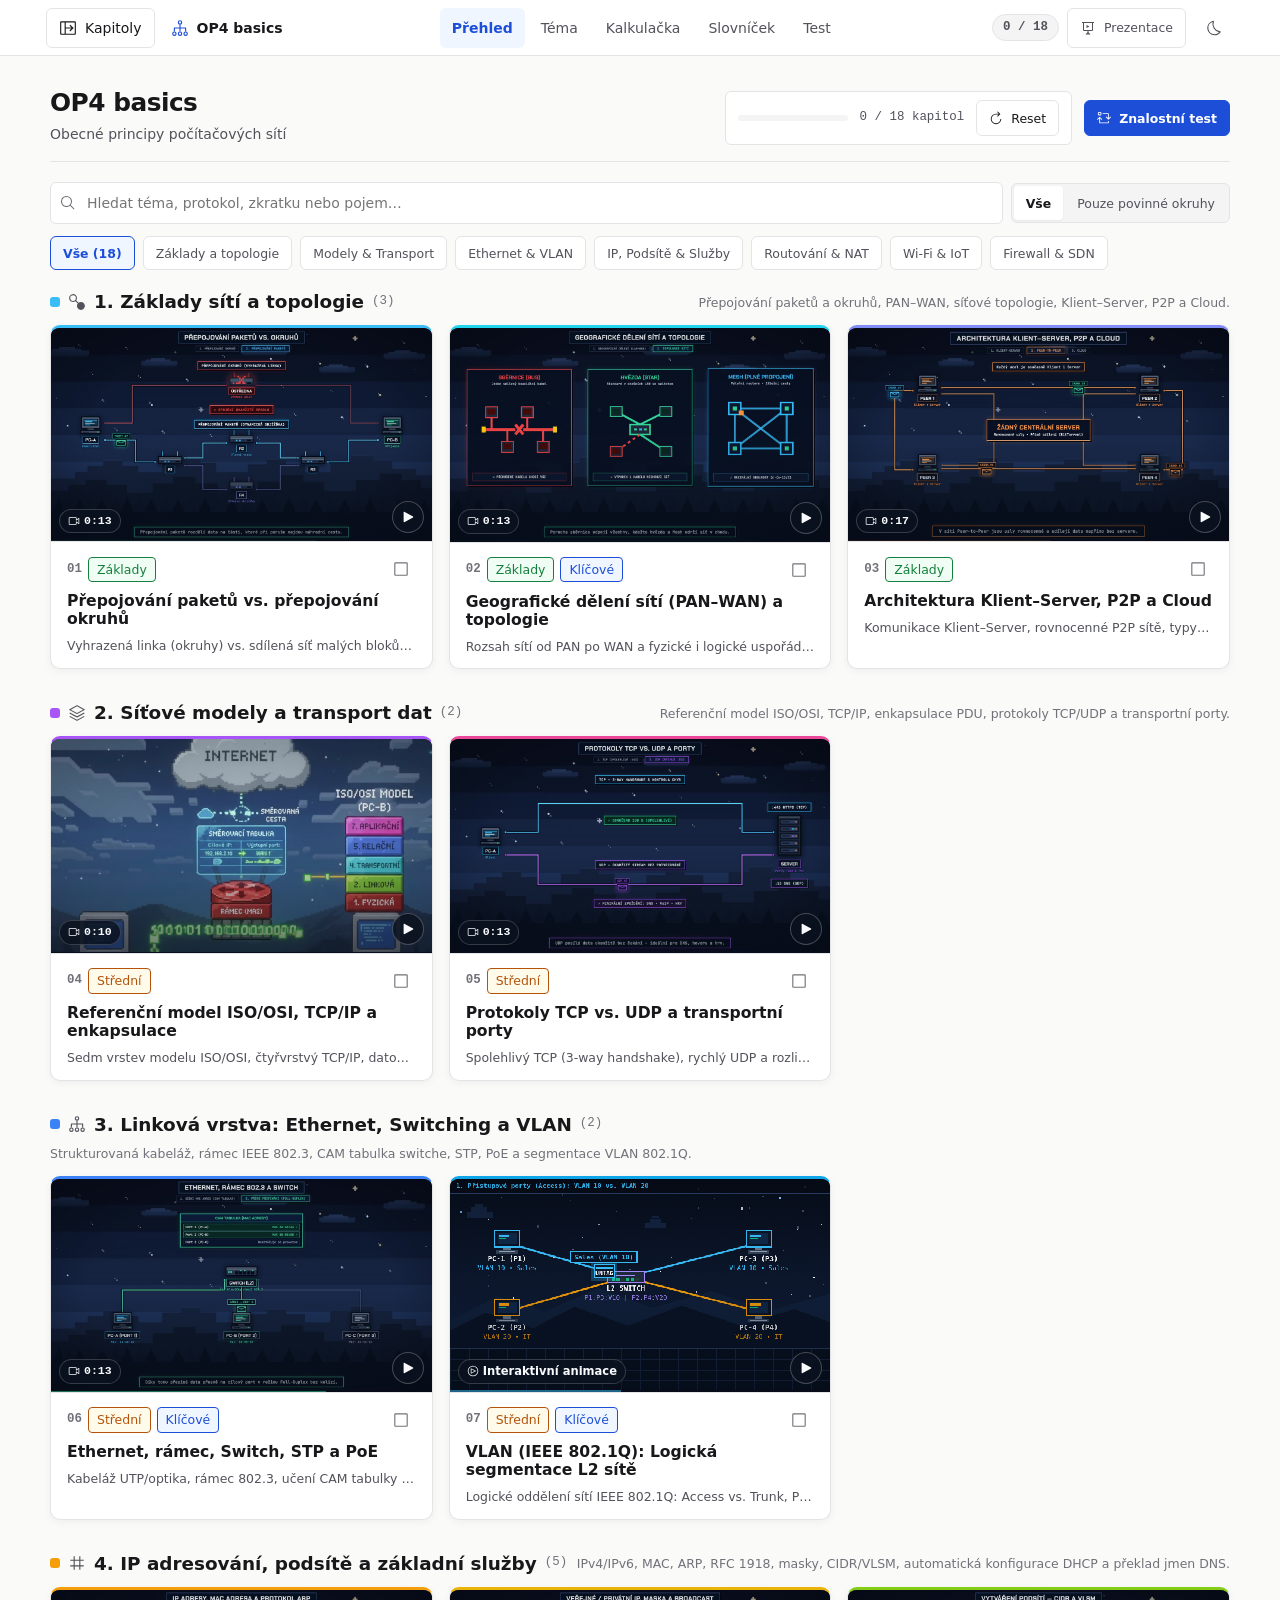
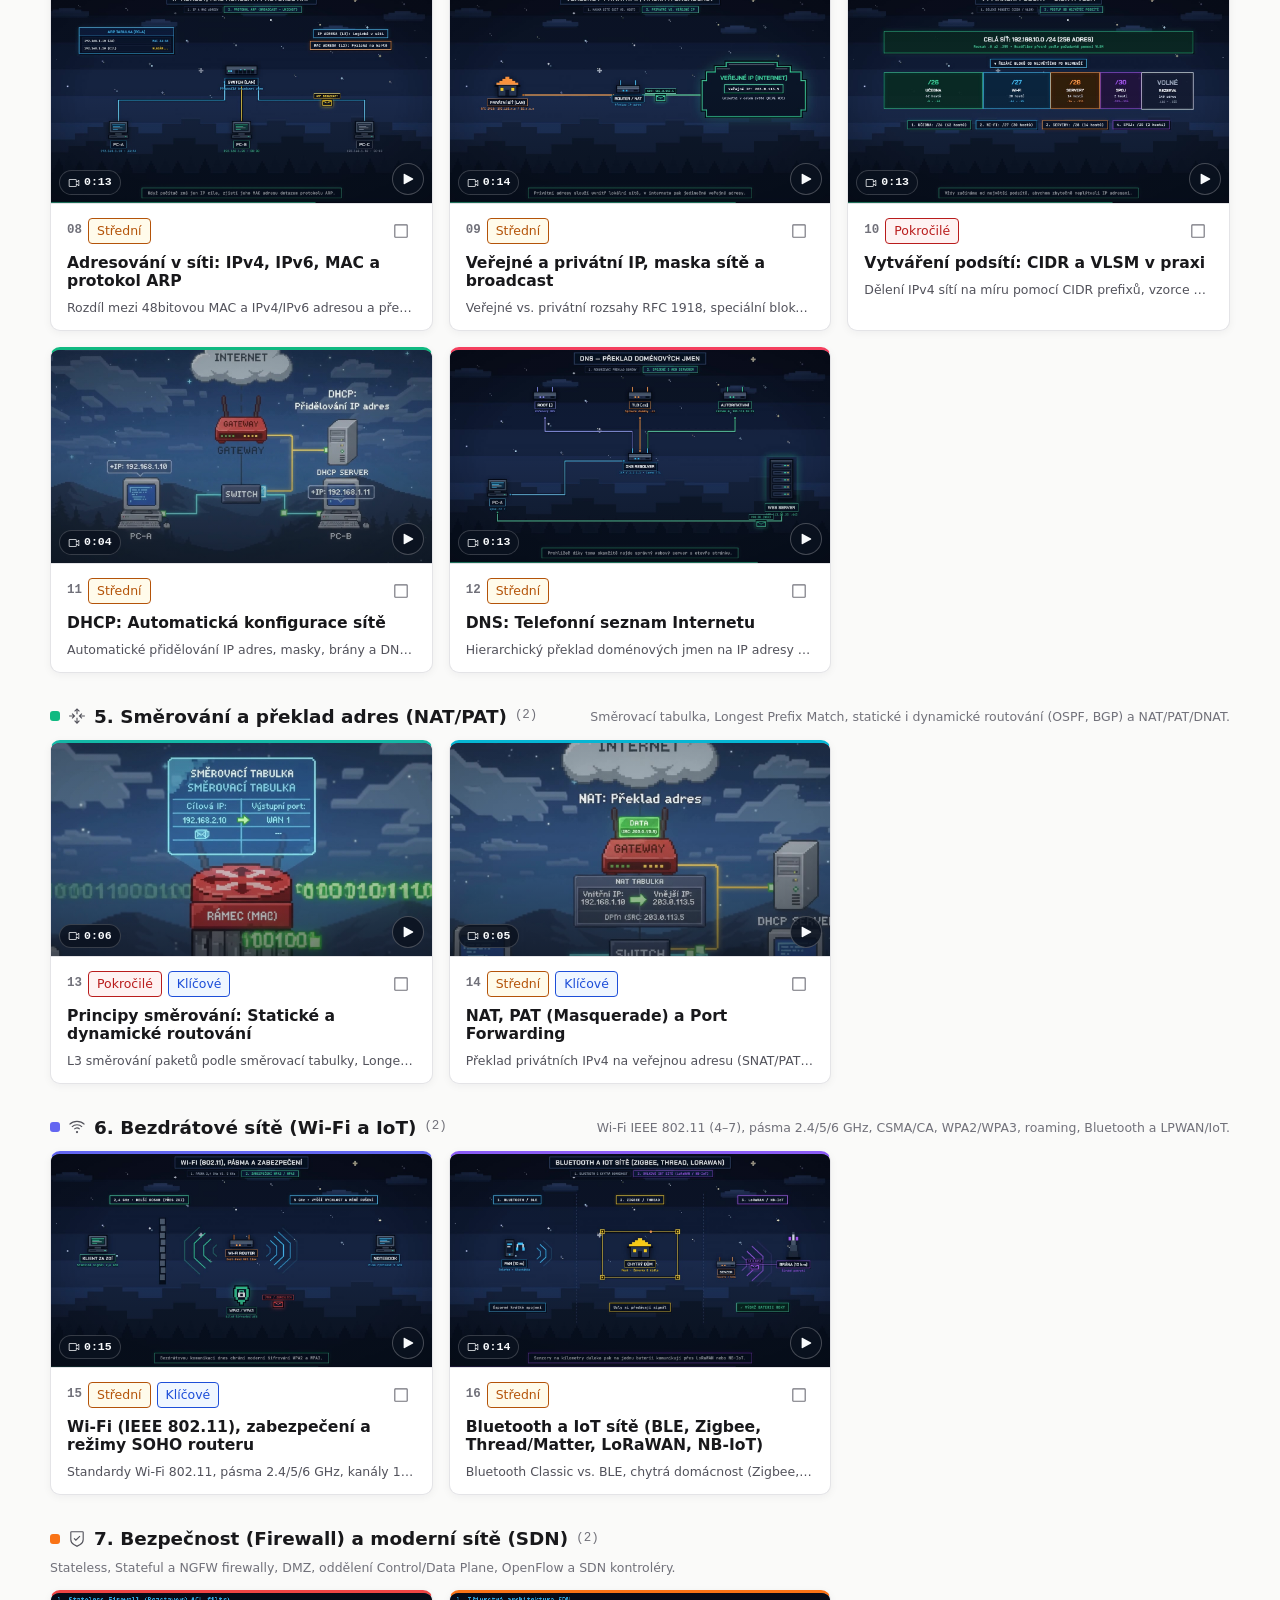
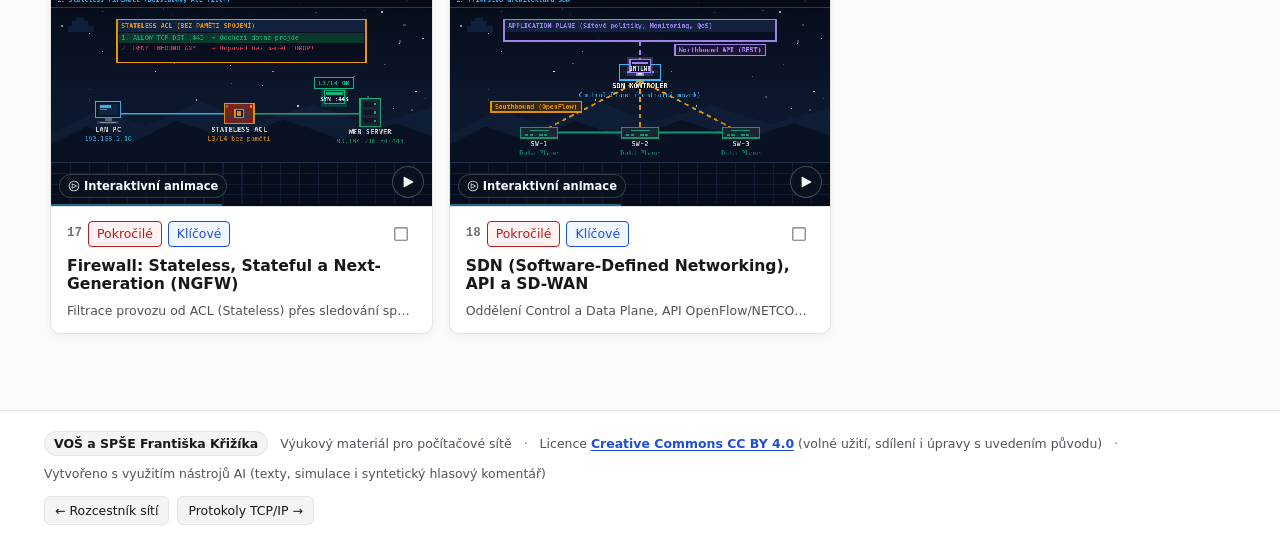
==== op4-basics/index.html @ db6475a8 "Initial release: OP4 basics & Protokoly TCP/IP portal (CC BY 4.0)" ====
<!DOCTYPE html>
<html lang="cs">
<head>
  <meta charset="UTF-8" />
  <meta name="viewport" content="width=device-width, initial-scale=1.0" />
  <title>OP4 basics • Obecné principy počítačových sítí</title>
  <meta name="description" content="Přehledný výukový dashboard pro obecné principy počítačových sítí: topologie, Ethernet, VLAN, routování, NAT/PAT, firewall, SDN a Wi-Fi." />
  <script>
    (function () {
      try {
        var savedTheme = window.localStorage.getItem('op4_theme');
        if (savedTheme === 'dark') {
          document.documentElement.setAttribute('data-theme', 'dark');
        }
        var rawPrefs = window.localStorage.getItem('op4_prefs');
        if (rawPrefs) {
          var prefs = JSON.parse(rawPrefs);
          if (prefs && prefs.presentationMode === true) {
            document.documentElement.setAttribute('data-presentation', 'true');
          }
        }
      } catch (e) {
        /* localStorage může být v některých sandbox režimech nedostupný */
      }
    })();
  </script>
  <link rel="stylesheet" href="css/styles.css" />
</head>
<body>
  <a href="#view-root" class="skip-link">Přeskočit na obsah</a>

  <header class="topbar" role="banner">
    <div class="topbar-inner">
      <div class="topbar-left">
        <button
          type="button"
          id="drawer-toggle"
          class="btn-drawer-toggle"
          aria-expanded="false"
          aria-controls="topic-drawer"
          aria-label="Otevřít seznam kapitol"
        >
          <span id="drawer-toggle-icon" class="icon-slot" aria-hidden="true"></span>
          <span>Kapitoly</span>
        </button>

        <button type="button" class="brand-btn" data-nav="dashboard" aria-label="Přejít na přehled kapitol">
          <span id="brand-icon-slot" class="brand-icon" aria-hidden="true"></span>
          <span class="brand-title">OP4 basics</span>
        </button>
      </div>

      <nav class="main-nav" aria-label="Hlavní navigace">
        <button type="button" class="nav-link is-active" data-nav="dashboard">Přehled</button>
        <button type="button" class="nav-link" data-nav="topic">Téma</button>
        <button type="button" class="nav-link" data-nav="calc">Kalkulačka</button>
        <button type="button" class="nav-link" data-nav="glossary">Slovníček</button>
        <button type="button" class="nav-link" data-nav="test">Test</button>
      </nav>

      <div class="topbar-right">
        <span id="topbar-progress" class="topbar-progress-pill" aria-label="Celkový postup">0 / 18</span>
        <button
          type="button"
          id="presentation-toggle"
          class="btn-presentation-toggle"
          aria-pressed="false"
          aria-label="Přepnout prezentační režim"
          title="Přepnout prezentační / široký režim"
        >
          <span id="presentation-icon" class="icon-slot" aria-hidden="true"></span>
          <span class="btn-presentation-label">Prezentace</span>
        </button>
        <button
          type="button"
          id="theme-toggle"
          class="icon-btn"
          aria-pressed="false"
          aria-label="Přepnout barevný režim"
          title="Přepnout světlý / tmavý režim"
        >
          <span id="theme-icon" class="icon-slot" aria-hidden="true"></span>
        </button>
      </div>
    </div>
  </header>

  <aside id="topic-drawer" class="topic-drawer" aria-label="Seznam témat" hidden>
    <div class="drawer-head">
      <div>
        <div class="drawer-title">Témata OP4 basics</div>
        <div id="drawer-progress-text" class="drawer-sub">0 z 18 kapitol splněno</div>
      </div>
      <button type="button" id="drawer-close" class="icon-btn" aria-label="Zavřít seznam témat">
        <span id="drawer-close-icon" class="icon-slot" aria-hidden="true"></span>
      </button>
    </div>

    <div class="drawer-search">
      <span id="drawer-search-icon" class="drawer-search-icon" aria-hidden="true"></span>
      <input
        type="search"
        id="drawer-search-input"
        class="input drawer-search-input"
        placeholder="Najít téma…"
        aria-label="Najít téma v přehledu"
      />
      <button
        type="button"
        id="drawer-search-clear"
        class="drawer-search-clear"
        aria-label="Vymazat hledání"
        hidden
      >
        <span id="drawer-search-clear-icon" class="icon-slot" aria-hidden="true"></span>
      </button>
    </div>

    <div id="drawer-tree" class="drawer-tree" role="navigation" aria-label="Kapitoly podle okruhů"></div>
  </aside>

  <div id="drawer-overlay" class="drawer-overlay" hidden></div>

  <main id="view-root" class="page-main" tabindex="-1">
    <div class="state-box" role="status" aria-live="polite">
      <h1>Načítání…</h1>
      <p class="muted">OP4 basics — Připravuji přehled obecných principů počítačových sítí.</p>
    </div>
    <noscript>
      <div class="state-box">
        <h2>Vyžadován JavaScript</h2>
        <p>Pro interaktivní ukázky, trenažéry a kvízy prosím povolte JavaScript v prohlížeči.</p>
      </div>
    </noscript>
  </main>

  <footer class="site-footer" role="contentinfo">
    <div class="site-footer-inner">
      <div class="site-footer-meta">
        <span class="site-footer-badge">VOŠ a SPŠE Františka Křižíka</span>
        <span>Výukový materiál pro počítačové sítě</span>
        <span class="site-footer-sep" aria-hidden="true">·</span>
        <span>Licence <a class="site-footer-link" href="https://creativecommons.org/licenses/by/4.0/deed.cs" target="_blank" rel="noopener noreferrer">Creative Commons CC BY 4.0</a> (volné užití, sdílení i úpravy s uvedením původu)</span>
        <span class="site-footer-sep" aria-hidden="true">·</span>
        <span>Vytvořeno s využitím nástrojů AI (texty, simulace i syntetický hlasový komentář)</span>
      </div>
      <nav id="portal-footer-nav" class="site-footer-portal-nav" aria-label="Přepnutí kurzu" hidden>
        <a class="site-footer-nav-pill" href="../">← Rozcestník sítí</a>
        <a class="site-footer-nav-pill" href="../tcp-ip-protokoly/">Protokoly TCP/IP →</a>
      </nav>
    </div>
    <script>
      (function () {
        var p = window.location.pathname || '';
        var nav = document.getElementById('portal-footer-nav');
        if (nav && (p.indexOf('/op4-basics/') !== -1 || p.indexOf('/tcp-ip-protokoly/') !== -1)) {
          nav.hidden = false;
        }
      })();
    </script>
  </footer>

  <nav class="mobile-bottom-nav" aria-label="Mobilní navigace">
    <button type="button" class="mobile-nav-btn is-active" data-nav="dashboard">
      <span class="mobile-nav-icon" data-mobile-icon="table-of-contents" aria-hidden="true"></span>
      <span>Přehled</span>
    </button>
    <button type="button" class="mobile-nav-btn" data-nav="topic">
      <span class="mobile-nav-icon" data-mobile-icon="education" aria-hidden="true"></span>
      <span>Téma</span>
    </button>
    <button type="button" class="mobile-nav-btn" data-nav="calc">
      <span class="mobile-nav-icon" data-mobile-icon="calculator--check" aria-hidden="true"></span>
      <span>CIDR</span>
    </button>
    <button type="button" class="mobile-nav-btn" data-nav="glossary">
      <span class="mobile-nav-icon" data-mobile-icon="data-dictionary" aria-hidden="true"></span>
      <span>Slovníček</span>
    </button>
    <button type="button" class="mobile-nav-btn" data-nav="test">
      <span class="mobile-nav-icon" data-mobile-icon="exam-mode" aria-hidden="true"></span>
      <span>Test</span>
    </button>
  </nav>

  <div id="app-modal" class="modal-backdrop" hidden role="dialog" aria-modal="true" aria-labelledby="modal-title">
    <div class="modal-dialog" role="document">
      <div class="modal-header">
        <div>
          <div id="modal-badge" class="modal-kicker">Slovníček</div>
          <h2 id="modal-title" class="modal-title">Pojem</h2>
        </div>
        <button type="button" id="modal-close" class="icon-btn" aria-label="Zavřít okno">
          <span id="modal-close-icon" class="icon-slot" aria-hidden="true"></span>
        </button>
      </div>
      <div id="modal-body" class="modal-body"></div>
      <div id="modal-footer" class="modal-footer"></div>
    </div>
  </div>

  <div id="toast-region" class="toast-region" aria-live="polite" aria-atomic="true"></div>

  <script src="js/carbon-icons.js"></script>
  <script src="js/data-part1.js"></script>
  <script src="js/data-part2.js"></script>
  <script src="js/data.js"></script>
  <script src="js/visuals.js"></script>
  <script src="js/app.js"></script>
</body>
</html>
---- op4-basics/css/styles.css ----
/* ==========================================================================
   OP4 basics • Obecné principy počítačových sítí
   Design systém (světlý výchozí / [data-theme="dark"] / [data-presentation="true"])
   ========================================================================== */

:root {
  /* Barvy – světlý vzdušný základ */
  --bg-canvas: #fafaf9;
  --bg-surface: #ffffff;
  --bg-subtle: #f4f4f5;
  --bg-hover: #eceef2;
  --bg-terminal: #14161a;

  --border-subtle: #e4e4e7;
  --border-strong: #a1a1aa;

  --text-primary: #18181b;
  --text-secondary: #52525b;
  --text-muted: #71717a;

  --accent: #1d4ed8;
  --accent-ink: #ffffff;
  --accent-soft: #eff6ff;

  --ok: #15803d;
  --ok-soft: #f0fdf4;
  --warn: #b45309;
  --warn-soft: #fffbeb;
  --danger: #b91c1c;
  --danger-soft: #fef2f2;

  /* Kompatibilní aliasy pro InteractiveLabs v visuals.js */
  --accent-cyan: var(--accent);
  --accent-emerald: var(--ok);
  --accent-amber: var(--warn);
  --accent-rose: var(--danger);
  --accent-violet: #6d28d9;

  /* Stíny */
  --shadow-sm: 0 1px 2px rgba(15, 23, 42, 0.05);
  --shadow-card: 0 2px 8px rgba(15, 23, 42, 0.05);
  --shadow-hover: 0 8px 20px rgba(15, 23, 42, 0.08);

  /* Typografie (100% systémové fonty) */
  --font-sans: -apple-system, BlinkMacSystemFont, "Segoe UI", system-ui, Roboto, "Helvetica Neue", Arial, sans-serif;
  --font-mono: ui-monospace, "SFMono-Regular", Menlo, Monaco, Consolas, monospace;

  --text-xs: 0.78rem;
  --text-sm: 0.875rem;
  --text-base: 0.975rem;
  --text-lg: 1.15rem;
  --text-xl: 1.55rem;

  /* Mezery */
  --space-1: 0.25rem;
  --space-2: 0.5rem;
  --space-3: 0.75rem;
  --space-4: 1rem;
  --space-5: 1.25rem;
  --space-6: 1.5rem;
  --space-8: 2rem;
  --space-10: 2.75rem;

  /* Hrany a rozměry */
  --radius-sm: 4px;
  --radius-md: 6px;
  --radius-lg: 10px;
  --topbar-height: 56px;
  --bottom-nav-height: 58px;
  --dash-max: 1220px;
  --content-max: 920px;
}

[data-theme="dark"] {
  --bg-canvas: #111214;
  --bg-surface: #18191c;
  --bg-subtle: #202226;
  --bg-hover: #27292e;
  --bg-terminal: #0c0d10;

  --border-subtle: #27272a;
  --border-strong: #52525b;

  --text-primary: #f4f4f5;
  --text-secondary: #a1a1aa;
  --text-muted: #9ca3af;

  --accent: #60a5fa;
  --accent-ink: #0a1424;
  --accent-soft: rgba(96, 165, 250, 0.14);

  --ok: #4ade80;
  --ok-soft: rgba(74, 222, 128, 0.12);
  --warn: #fbbf24;
  --warn-soft: rgba(251, 191, 36, 0.12);
  --danger: #f87171;
  --danger-soft: rgba(248, 113, 113, 0.13);
  --accent-violet: #a78bfa;

  --shadow-sm: 0 1px 3px rgba(0, 0, 0, 0.3);
  --shadow-card: 0 4px 12px rgba(0, 0, 0, 0.28);
  --shadow-hover: 0 10px 24px rgba(0, 0, 0, 0.42);
}

[data-presentation="true"] {
  --content-max: min(1320px, 96vw);
  --dash-max: min(1400px, 96vw);
  --text-base: 1.05rem;
  --text-lg: 1.22rem;
  --text-xl: 1.75rem;
}

/* ==========================================================================
   Reset & Základ
   ========================================================================== */
*, *::before, *::after {
  box-sizing: border-box;
}

html, body {
  margin: 0;
  padding: 0;
  max-width: 100%;
  overflow-x: clip;
  background-color: var(--bg-canvas);
  color: var(--text-primary);
  font-family: var(--font-sans);
  font-size: 16px;
  line-height: 1.6;
  -webkit-font-smoothing: antialiased;
}

h1, h2, h3, h4 {
  margin: 0;
  line-height: 1.25;
  color: var(--text-primary);
  font-weight: 650;
}

p {
  margin: 0 0 var(--space-3) 0;
}

ul, ol {
  margin: 0;
  padding-left: var(--space-5);
}

code, pre, .mono {
  font-family: var(--font-mono);
}

img, svg, canvas, video {
  max-width: 100%;
}

button, input, select {
  font-family: inherit;
  font-size: inherit;
  color: inherit;
}

button {
  cursor: pointer;
  border: none;
  background: none;
  padding: 0;
}

:focus-visible {
  outline: 2px solid var(--accent);
  outline-offset: 2px;
}

[hidden] {
  display: none !important;
}

.carbon-icon {
  display: block;
  flex-shrink: 0;
}

.icon-slot {
  display: inline-flex;
  align-items: center;
  justify-content: center;
  flex-shrink: 0;
}

.inline-icon-label {
  display: inline-flex;
  align-items: center;
  gap: var(--space-2);
}

.muted {
  color: var(--text-muted);
}

.skip-link {
  position: absolute;
  top: -120px;
  left: var(--space-4);
  z-index: 999;
  padding: var(--space-2) var(--space-4);
  background: var(--accent);
  color: var(--accent-ink);
  font-weight: 600;
  border-radius: var(--radius-sm);
  text-decoration: none;
}

.skip-link:focus {
  top: var(--space-3);
}

/* ==========================================================================
   Horní lišta (Topbar)
   ========================================================================== */
.topbar {
  position: sticky;
  top: 0;
  z-index: 100;
  height: var(--topbar-height);
  background-color: var(--bg-surface);
  border-bottom: 1px solid var(--border-subtle);
}

.topbar-inner {
  max-width: var(--dash-max);
  height: 100%;
  margin: 0 auto;
  padding: 0 var(--space-4);
  display: flex;
  align-items: center;
  justify-content: space-between;
  gap: var(--space-2);
}

.topbar-left {
  display: flex;
  align-items: center;
  gap: var(--space-2);
  min-width: 0;
}

.btn-drawer-toggle {
  display: inline-flex;
  align-items: center;
  gap: var(--space-2);
  min-height: 40px;
  padding: var(--space-1) var(--space-3);
  border: 1px solid var(--border-subtle);
  border-radius: var(--radius-md);
  background-color: var(--bg-surface);
  font-size: var(--text-sm);
  font-weight: 500;
  color: var(--text-primary);
  white-space: nowrap;
}

.btn-drawer-toggle:hover {
  background-color: var(--bg-hover);
  border-color: var(--border-strong);
}

.brand-btn {
  display: inline-flex;
  align-items: center;
  gap: var(--space-2);
  min-height: 40px;
  padding: var(--space-1) var(--space-2);
  border-radius: var(--radius-md);
  color: var(--text-primary);
  min-width: 0;
}

.brand-btn:hover {
  background-color: var(--bg-hover);
}

.brand-icon {
  display: inline-flex;
  color: var(--accent);
}

.brand-title {
  font-size: var(--text-sm);
  font-weight: 700;
  white-space: nowrap;
}

.main-nav {
  display: flex;
  align-items: center;
  gap: var(--space-1);
}

.nav-link {
  min-height: 40px;
  padding: var(--space-1) var(--space-3);
  border-radius: var(--radius-md);
  font-size: var(--text-sm);
  font-weight: 500;
  color: var(--text-secondary);
  white-space: nowrap;
}

.nav-link:hover {
  color: var(--text-primary);
  background-color: var(--bg-hover);
}

.nav-link.is-active {
  color: var(--accent);
  background-color: var(--accent-soft);
  font-weight: 600;
}

.topbar-right {
  display: flex;
  align-items: center;
  gap: var(--space-2);
  flex-shrink: 0;
}

.topbar-progress-pill {
  font-family: var(--font-mono);
  font-size: var(--text-xs);
  font-weight: 600;
  color: var(--text-secondary);
  background-color: var(--bg-subtle);
  border: 1px solid var(--border-subtle);
  border-radius: 999px;
  padding: 3px 10px;
  white-space: nowrap;
}

.btn-presentation-toggle {
  display: inline-flex;
  align-items: center;
  gap: var(--space-2);
  min-height: 40px;
  padding: var(--space-1) var(--space-3);
  border: 1px solid var(--border-subtle);
  border-radius: var(--radius-md);
  background-color: var(--bg-surface);
  font-size: var(--text-xs);
  font-weight: 500;
  color: var(--text-secondary);
  white-space: nowrap;
}

.btn-presentation-toggle:hover {
  background-color: var(--bg-hover);
  color: var(--text-primary);
  border-color: var(--border-strong);
}

.btn-presentation-toggle.is-active {
  background-color: var(--accent-soft);
  color: var(--accent);
  border-color: var(--accent);
  font-weight: 600;
}

[data-presentation="true"] .topbar-progress-pill,
[data-presentation="true"] .topic-crumb {
  display: none;
}

/* ==========================================================================
   Vysouvací šuplík kapitol (Topic Drawer)
   ========================================================================== */
.topic-drawer {
  position: fixed;
  top: 0;
  left: 0;
  bottom: 0;
  width: min(350px, 90vw);
  z-index: 300;
  background-color: var(--bg-surface);
  border-right: 1px solid var(--border-subtle);
  display: flex;
  flex-direction: column;
  box-shadow: var(--shadow-hover);
}

.drawer-overlay {
  position: fixed;
  inset: 0;
  z-index: 250;
  background-color: rgba(0, 0, 0, 0.4);
}

.drawer-head {
  display: flex;
  align-items: center;
  justify-content: space-between;
  padding: var(--space-4);
  border-bottom: 1px solid var(--border-subtle);
}

.drawer-title {
  font-weight: 650;
  font-size: var(--text-base);
}

.drawer-sub {
  font-size: var(--text-xs);
  color: var(--text-muted);
}

.drawer-search {
  position: relative;
  padding: var(--space-3) var(--space-4);
  border-bottom: 1px solid var(--border-subtle);
}

.drawer-search-icon {
  position: absolute;
  left: calc(var(--space-4) + 10px);
  top: 50%;
  transform: translateY(-50%);
  color: var(--text-muted);
  pointer-events: none;
  display: inline-flex;
}

.drawer-search .drawer-search-input {
  min-height: 40px;
  padding: var(--space-2) 36px var(--space-2) 34px;
  font-size: var(--text-sm);
}

.drawer-search-clear {
  position: absolute;
  right: calc(var(--space-4) + 2px);
  top: 50%;
  transform: translateY(-50%);
  min-width: 34px;
  min-height: 34px;
  display: inline-flex;
  align-items: center;
  justify-content: center;
  color: var(--text-muted);
}

.drawer-tree {
  flex: 1 1 auto;
  overflow-y: auto;
  padding: var(--space-2) 0;
}

.drawer-group {
  padding: var(--space-2) 0;
  border-bottom: 1px solid var(--border-subtle);
}

.drawer-group:last-child {
  border-bottom: none;
}

.drawer-group-label {
  padding: var(--space-1) var(--space-4);
  font-size: var(--text-xs);
  font-weight: 600;
  color: var(--text-muted);
}

.drawer-topic-btn {
  width: 100%;
  min-height: 40px;
  padding: var(--space-2) var(--space-4);
  display: grid;
  grid-template-columns: 24px minmax(0, 1fr) auto;
  align-items: start;
  gap: var(--space-2);
  text-align: left;
  font-size: var(--text-sm);
  color: var(--text-secondary);
}

.drawer-topic-btn:hover {
  background-color: var(--bg-hover);
  color: var(--text-primary);
}

.drawer-topic-btn.is-active {
  background-color: var(--accent-soft);
  color: var(--accent);
  font-weight: 600;
}

.drawer-topic-num {
  font-family: var(--font-mono);
  font-size: var(--text-xs);
  color: var(--text-muted);
  padding-top: 2px;
}

.drawer-topic-btn.is-active .drawer-topic-num {
  color: var(--accent);
}

.drawer-topic-title {
  overflow-wrap: anywhere;
  display: inline-flex;
  align-items: center;
  gap: 6px;
  flex-wrap: wrap;
}

.drawer-mandatory-dot {
  display: inline-block;
  width: 6px;
  height: 6px;
  border-radius: 50%;
  background-color: var(--accent);
  flex-shrink: 0;
}

.drawer-topic-status {
  padding-top: 2px;
  display: inline-flex;
  align-items: center;
}

.drawer-empty {
  padding: var(--space-5) var(--space-4);
  display: flex;
  flex-direction: column;
  gap: var(--space-3);
  font-size: var(--text-sm);
  color: var(--text-muted);
}

/* ==========================================================================
   Hlavní pracovní pruh
   ========================================================================== */
.page-main {
  max-width: var(--content-max);
  margin: 0 auto;
  padding: var(--space-8) var(--space-5) var(--space-10) var(--space-5);
  min-height: calc(100vh - var(--topbar-height));
}

.page-main.is-dashboard {
  max-width: var(--dash-max);
}

/* ==========================================================================
   Sdílené minimalistické komponenty
   ========================================================================== */
.btn {
  display: inline-flex;
  align-items: center;
  justify-content: center;
  gap: var(--space-2);
  min-height: 40px;
  padding: var(--space-2) var(--space-4);
  border: 1px solid var(--border-subtle);
  border-radius: var(--radius-md);
  background-color: var(--bg-surface);
  color: var(--text-primary);
  font-size: var(--text-sm);
  font-weight: 500;
  text-decoration: none;
  transition: background-color 0.12s ease, border-color 0.12s ease;
}

.btn:hover:not(:disabled) {
  background-color: var(--bg-hover);
  border-color: var(--border-strong);
}

.btn:disabled {
  opacity: 0.45;
  cursor: not-allowed;
}

.btn-sm {
  min-height: 36px;
  padding: var(--space-1) var(--space-3);
  font-size: var(--text-xs);
}

.btn-primary {
  background-color: var(--accent);
  border-color: var(--accent);
  color: var(--accent-ink);
  font-weight: 600;
}

.btn-primary:hover:not(:disabled) {
  background-color: var(--accent);
  border-color: var(--accent);
  filter: brightness(1.06);
}

.btn-ok {
  background-color: var(--ok-soft);
  border-color: var(--ok);
  color: var(--ok);
}

.btn-emerald {
  background-color: var(--ok-soft);
  border-color: var(--ok);
  color: var(--ok);
}

.btn-amber {
  background-color: var(--warn-soft);
  border-color: var(--warn);
  color: var(--warn);
}

.btn-rose {
  background-color: var(--danger-soft);
  border-color: var(--danger);
  color: var(--danger);
}

.icon-btn {
  min-width: 40px;
  min-height: 40px;
  display: inline-flex;
  align-items: center;
  justify-content: center;
  border: 1px solid transparent;
  border-radius: var(--radius-md);
  color: var(--text-secondary);
}

.icon-btn:hover {
  background-color: var(--bg-hover);
  color: var(--text-primary);
}

.input, .select {
  width: 100%;
  min-height: 42px;
  padding: var(--space-2) var(--space-3);
  border: 1px solid var(--border-subtle);
  border-radius: var(--radius-md);
  background-color: var(--bg-surface);
  color: var(--text-primary);
  font-size: var(--text-sm);
}

.input:focus, .select:focus {
  outline: 2px solid var(--accent);
  outline-offset: 0;
  border-color: var(--accent);
}

.badge {
  display: inline-flex;
  align-items: center;
  gap: var(--space-1);
  padding: 2px var(--space-2);
  border: 1px solid var(--border-subtle);
  border-radius: var(--radius-sm);
  font-size: var(--text-xs);
  font-weight: 500;
  background-color: var(--bg-subtle);
  color: var(--text-secondary);
  white-space: nowrap;
}

.badge-cyan {
  background-color: var(--accent-soft);
  border-color: var(--accent);
  color: var(--accent);
}

.badge-emerald {
  background-color: var(--ok-soft);
  border-color: var(--ok);
  color: var(--ok);
}

.badge-amber {
  background-color: var(--warn-soft);
  border-color: var(--warn);
  color: var(--warn);
}

.badge-rose {
  background-color: var(--danger-soft);
  border-color: var(--danger);
  color: var(--danger);
}

.badge-neutral {
  background-color: var(--bg-subtle);
  border-color: var(--border-subtle);
  color: var(--text-secondary);
}

.state-box {
  padding: var(--space-6);
  border: 1px solid var(--border-subtle);
  border-radius: var(--radius-lg);
  background-color: var(--bg-surface);
}

.table-scroll {
  width: 100%;
  max-width: 100%;
  overflow-x: auto;
  -webkit-overflow-scrolling: touch;
  border: 1px solid var(--border-subtle);
  border-radius: var(--radius-md);
  background-color: var(--bg-surface);
}

.data-table {
  width: 100%;
  border-collapse: collapse;
  font-size: var(--text-sm);
}

.data-table th,
.data-table td {
  padding: var(--space-3) var(--space-4);
  text-align: left;
  border-bottom: 1px solid var(--border-subtle);
  vertical-align: top;
}

.data-table th {
  font-size: var(--text-xs);
  font-weight: 600;
  color: var(--text-muted);
  background-color: var(--bg-subtle);
}

.data-table tr:last-child td {
  border-bottom: none;
}

/* ==========================================================================
   Pohled: Dashboard (Přehled témat s 16:9 náhledy)
   ========================================================================== */
.dash-wrap {
  display: flex;
  flex-direction: column;
  gap: var(--space-5);
}

.dash-header {
  display: flex;
  flex-wrap: wrap;
  align-items: flex-end;
  justify-content: space-between;
  gap: var(--space-4);
  padding-bottom: var(--space-4);
  border-bottom: 1px solid var(--border-subtle);
}

.dash-title-group {
  display: flex;
  flex-direction: column;
  gap: 4px;
}

.view-head {
  display: flex;
  flex-wrap: wrap;
  align-items: flex-end;
  justify-content: space-between;
  gap: var(--space-4);
  margin-bottom: var(--space-5);
}

.view-title {
  font-size: var(--text-xl);
  font-weight: 700;
  letter-spacing: -0.02em;
}

.dash-subtitle {
  font-size: var(--text-sm);
  color: var(--text-secondary);
  margin: 0;
}

.dash-header-right {
  display: flex;
  flex-wrap: wrap;
  align-items: center;
  gap: var(--space-3);
}

.dash-progress-card {
  display: flex;
  align-items: center;
  gap: var(--space-3);
  padding: var(--space-2) var(--space-3);
  border: 1px solid var(--border-subtle);
  border-radius: var(--radius-md);
  background-color: var(--bg-surface);
  font-size: var(--text-xs);
  color: var(--text-secondary);
}

.progress-bar-track {
  width: 110px;
  height: 6px;
  border-radius: 999px;
  background-color: var(--bg-subtle);
  overflow: hidden;
}

.progress-bar-fill {
  height: 100%;
  background-color: var(--ok);
  transition: width 0.25s ease;
}

.dash-actions {
  display: flex;
  align-items: center;
  gap: var(--space-2);
}

.filter-toolbar {
  display: flex;
  flex-direction: column;
  gap: var(--space-3);
}

.toolbar-row {
  display: flex;
  flex-wrap: wrap;
  gap: var(--space-2);
  align-items: center;
  justify-content: space-between;
}

.search-wrap {
  position: relative;
  width: 100%;
}

.toolbar-row > .search-wrap {
  width: auto;
  flex: 1 1 260px;
}

.search-wrap .input {
  padding-left: 36px;
  padding-right: 36px;
}

.search-wrap-icon {
  position: absolute;
  left: 10px;
  top: 50%;
  transform: translateY(-50%);
  color: var(--text-muted);
  pointer-events: none;
  display: inline-flex;
}

.search-wrap-clear {
  position: absolute;
  right: 4px;
  top: 50%;
  transform: translateY(-50%);
  min-width: 34px;
  min-height: 34px;
  display: inline-flex;
  align-items: center;
  justify-content: center;
  color: var(--text-muted);
}

.chip-row {
  display: flex;
  flex-wrap: wrap;
  gap: var(--space-2);
}

.filter-chip {
  min-height: 34px;
  padding: var(--space-1) var(--space-3);
  border: 1px solid var(--border-subtle);
  border-radius: var(--radius-md);
  background-color: var(--bg-surface);
  font-size: var(--text-xs);
  color: var(--text-secondary);
  white-space: nowrap;
}

.filter-chip:hover {
  background-color: var(--bg-hover);
  color: var(--text-primary);
}

.filter-chip.is-active {
  background-color: var(--accent-soft);
  border-color: var(--accent);
  color: var(--accent);
  font-weight: 600;
}

.dash-results-meta {
  font-size: var(--text-xs);
  color: var(--text-muted);
  margin-bottom: var(--space-3);
}

.module-group {
  margin-bottom: var(--space-8);
}

.module-group:last-child {
  margin-bottom: 0;
}

.module-header {
  display: flex;
  flex-wrap: wrap;
  align-items: baseline;
  justify-content: space-between;
  gap: var(--space-2);
  margin-bottom: var(--space-3);
}

.module-header-left {
  display: flex;
  align-items: center;
  gap: var(--space-2);
  min-width: 0;
}

.module-dot {
  width: 10px;
  height: 10px;
  border-radius: 3px;
  flex-shrink: 0;
}

.module-icon {
  display: inline-flex;
  color: var(--text-secondary);
}

.module-title {
  font-size: var(--text-lg);
  font-weight: 650;
}

.module-count {
  font-family: var(--font-mono);
  font-size: var(--text-xs);
  color: var(--text-muted);
}

.module-desc {
  font-size: var(--text-xs);
  color: var(--text-muted);
  margin: 0;
}

.topics-grid {
  display: grid;
  grid-template-columns: repeat(auto-fill, minmax(290px, 1fr));
  gap: var(--space-4);
}

.topic-card {
  position: relative;
  display: flex;
  flex-direction: column;
  background-color: var(--bg-surface);
  border: 1px solid var(--border-subtle);
  border-top: 3px solid var(--topic-accent, var(--accent));
  border-radius: var(--radius-lg);
  overflow: hidden;
  box-shadow: var(--shadow-card);
  transition: transform 0.15s ease, box-shadow 0.15s ease, border-color 0.15s ease;
  cursor: pointer;
  min-width: 0;
}

.topic-card:hover {
  transform: translateY(-2px);
  box-shadow: var(--shadow-hover);
  border-color: var(--border-strong);
}

.topic-card.is-completed {
  border-color: color-mix(in srgb, var(--ok) 45%, var(--border-subtle));
  border-top-color: var(--ok);
}

/* 16:9 Media Preview */
.card-media {
  position: relative;
  width: 100%;
  aspect-ratio: 16 / 9;
  background-color: #0b1220;
  overflow: hidden;
  border-bottom: 1px solid var(--border-subtle);
}

.card-preview-video {
  position: absolute;
  inset: 0;
  width: 100%;
  height: 100%;
  object-fit: cover;
  display: block;
  background-color: #0b1220;
}

.card-preview-canvas {
  position: absolute;
  inset: 0;
  width: 100%;
  height: 100%;
  display: block;
  image-rendering: pixelated;
  image-rendering: crisp-edges;
}

.card-preview-overlay {
  position: absolute;
  inset: 0;
  pointer-events: none;
  display: flex;
  align-items: flex-end;
  justify-content: space-between;
  padding: var(--space-2);
  background: linear-gradient(180deg, rgba(6, 12, 24, 0.12) 0%, transparent 45%, rgba(6, 12, 24, 0.5) 100%);
}

.media-badge {
  display: inline-flex;
  align-items: center;
  gap: 4px;
  padding: 2px 8px;
  border-radius: 999px;
  background-color: rgba(11, 18, 32, 0.84);
  color: #f8fafc;
  font-family: var(--font-mono);
  font-size: 0.72rem;
  font-weight: 600;
  border: 1px solid rgba(255, 255, 255, 0.18);
}

.media-badge-canvas {
  font-family: var(--font-sans);
}

.card-preview-toggle {
  pointer-events: auto;
  width: 32px;
  height: 32px;
  border-radius: 999px;
  background-color: rgba(11, 18, 32, 0.84);
  color: #f8fafc;
  border: 1px solid rgba(255, 255, 255, 0.24);
  display: inline-flex;
  align-items: center;
  justify-content: center;
  transition: background-color 0.12s ease, transform 0.12s ease;
}

.card-preview-toggle:hover,
.topic-card.is-previewing .card-preview-toggle {
  background-color: var(--accent);
  border-color: var(--accent);
  color: #ffffff;
}

/* Stručné tělo karty */
.card-body {
  padding: var(--space-3) var(--space-4);
  display: flex;
  flex-direction: column;
  gap: var(--space-2);
  min-width: 0;
  flex: 1 1 auto;
}

.card-meta-row {
  display: flex;
  align-items: center;
  justify-content: space-between;
  gap: var(--space-2);
}

.card-badges {
  display: flex;
  align-items: center;
  flex-wrap: wrap;
  gap: 6px;
  min-width: 0;
}

.card-num {
  font-family: var(--font-mono);
  font-size: var(--text-xs);
  font-weight: 700;
  color: var(--text-muted);
}

.card-complete-btn {
  width: 30px;
  height: 30px;
  border-radius: var(--radius-sm);
  display: inline-flex;
  align-items: center;
  justify-content: center;
  color: var(--text-muted);
  border: 1px solid transparent;
  flex-shrink: 0;
}

.card-complete-btn:hover {
  background-color: var(--bg-hover);
  color: var(--text-primary);
}

.card-complete-btn.is-done {
  color: var(--ok);
  background-color: var(--ok-soft);
}

.card-title {
  margin: 0;
  font-size: var(--text-base);
  font-weight: 650;
  line-height: 1.3;
  min-width: 0;
}

.topic-card-open {
  display: block;
  width: 100%;
  text-align: left;
  font-weight: inherit;
  color: var(--text-primary);
  overflow-wrap: anywhere;
}

.topic-card:hover .topic-card-open {
  color: var(--accent);
}

.card-summary {
  margin: 0;
  font-size: var(--text-xs);
  color: var(--text-secondary);
  white-space: nowrap;
  overflow: hidden;
  text-overflow: ellipsis;
}

/* ==========================================================================
   Pohled: Detail kapitoly (4-záložkové pracoviště)
   ========================================================================== */
.topic-wrap {
  display: flex;
  flex-direction: column;
  gap: var(--space-5);
}

.topic-head {
  display: flex;
  flex-direction: column;
  gap: var(--space-2);
}

.topic-workspace-bar,
.topic-head-top {
  display: flex;
  flex-wrap: wrap;
  align-items: center;
  justify-content: space-between;
  gap: var(--space-2);
  padding-bottom: var(--space-3);
  border-bottom: 1px solid var(--border-subtle);
}

.topic-head-left,
.topic-head-right {
  display: flex;
  flex-wrap: wrap;
  align-items: center;
  gap: var(--space-2);
}

.topic-meta-badges {
  display: flex;
  flex-wrap: wrap;
  align-items: center;
  gap: var(--space-2);
}

.topic-crumb {
  font-size: var(--text-xs);
  color: var(--text-muted);
}

.topic-title {
  font-size: var(--text-xl);
  font-weight: 700;
  letter-spacing: -0.02em;
  overflow-wrap: anywhere;
}

.topic-subtitle {
  color: var(--text-secondary);
  font-size: var(--text-base);
  margin: 0;
  max-width: 72ch;
}

.topic-tabs {
  display: flex;
  align-items: center;
  gap: var(--space-1);
  border-bottom: 1px solid var(--border-subtle);
  overflow-x: auto;
  -webkit-overflow-scrolling: touch;
}

.topic-tab-btn {
  display: inline-flex;
  align-items: center;
  gap: var(--space-2);
  min-height: 44px;
  padding: var(--space-2) var(--space-3);
  border-bottom: 2px solid transparent;
  font-size: var(--text-sm);
  font-weight: 500;
  color: var(--text-secondary);
  white-space: nowrap;
  flex-shrink: 0;
}

.topic-tab-btn:hover {
  color: var(--text-primary);
}

.topic-tab-btn[aria-selected="true"] {
  color: var(--accent);
  border-bottom-color: var(--accent);
  font-weight: 600;
}

.topic-panel {
  display: flex;
  flex-direction: column;
  gap: var(--space-5);
}

/* Záložka 1: Ukázka */
.stage-top-bar {
  display: flex;
  flex-wrap: wrap;
  align-items: center;
  justify-content: space-between;
  gap: var(--space-2);
  margin-bottom: var(--space-3);
}

.segmented {
  display: inline-flex;
  padding: 2px;
  border: 1px solid var(--border-subtle);
  border-radius: var(--radius-md);
  background-color: var(--bg-subtle);
  gap: 2px;
}

.segmented-btn {
  display: inline-flex;
  align-items: center;
  gap: var(--space-1);
  min-height: 34px;
  padding: var(--space-1) var(--space-3);
  border-radius: var(--radius-sm);
  font-size: var(--text-xs);
  font-weight: 500;
  color: var(--text-secondary);
  white-space: nowrap;
}

.segmented-btn.is-active {
  background-color: var(--bg-surface);
  color: var(--text-primary);
  font-weight: 600;
  box-shadow: var(--shadow-sm);
}

.stage-viewport {
  width: 100%;
  aspect-ratio: 16 / 9;
  border: 1px solid var(--border-subtle);
  border-radius: var(--radius-lg);
  overflow: hidden;
  background-color: #0b0e14;
}

[data-presentation="true"] .stage-viewport {
  max-height: 74vh;
}

.stage-canvas {
  width: 100%;
  height: 100%;
  display: block;
  image-rendering: pixelated;
  image-rendering: crisp-edges;
}

.stage-video {
  width: 100%;
  height: 100%;
  display: block;
  object-fit: contain;
  background-color: #090b10;
}

.stage-player-bar {
  display: flex;
  flex-wrap: wrap;
  align-items: center;
  justify-content: space-between;
  gap: var(--space-3);
  padding-top: var(--space-3);
}

.stage-player-controls {
  display: flex;
  flex-wrap: wrap;
  align-items: center;
  gap: var(--space-1);
}

.step-dots {
  display: flex;
  flex-wrap: wrap;
  align-items: center;
  gap: 4px;
  margin: 0 var(--space-1);
}

.step-dot-btn {
  min-width: 32px;
  min-height: 32px;
  border-radius: var(--radius-sm);
  border: 1px solid var(--border-subtle);
  background-color: var(--bg-surface);
  font-family: var(--font-mono);
  font-size: var(--text-xs);
  color: var(--text-secondary);
}

.step-dot-btn.is-active {
  background-color: var(--accent-soft);
  border-color: var(--accent);
  color: var(--accent);
  font-weight: 600;
}

.stage-caption-line {
  margin-top: var(--space-3);
  padding: var(--space-3) var(--space-4);
  border-radius: var(--radius-md);
  background-color: var(--bg-subtle);
  font-size: var(--text-sm);
  color: var(--text-secondary);
}

.stage-caption-line strong {
  color: var(--text-primary);
}

.video-chapters-row {
  display: flex;
  flex-wrap: wrap;
  gap: var(--space-2);
  padding-top: var(--space-3);
}

.chapter-pill {
  display: inline-flex;
  align-items: center;
  gap: var(--space-2);
  min-height: 36px;
  padding: var(--space-1) var(--space-3);
  border: 1px solid var(--border-subtle);
  border-radius: var(--radius-md);
  background-color: var(--bg-surface);
  font-size: var(--text-xs);
  color: var(--text-secondary);
}

.chapter-pill.is-active,
.chapter-pill:hover {
  border-color: var(--accent);
  color: var(--accent);
  background-color: var(--accent-soft);
}

.key-points-box {
  padding-top: var(--space-4);
  border-top: 1px solid var(--border-subtle);
}

.section-label {
  font-size: var(--text-xs);
  font-weight: 600;
  color: var(--text-muted);
  text-transform: uppercase;
  letter-spacing: 0.04em;
  margin-bottom: var(--space-3);
}

.key-points-list {
  list-style: none;
  padding: 0;
  margin: 0;
  display: flex;
  flex-direction: column;
  gap: var(--space-2);
}

.key-points-list li {
  display: grid;
  grid-template-columns: 20px minmax(0, 1fr);
  gap: var(--space-2);
  align-items: start;
  font-size: var(--text-sm);
  color: var(--text-secondary);
}

.key-point-icon {
  color: var(--ok);
  padding-top: 3px;
}

/* Záložka 2: Princip */
.problem-summary {
  padding: var(--space-4);
  border-left: 3px solid var(--accent);
  background-color: var(--bg-surface);
  border-top: 1px solid var(--border-subtle);
  border-right: 1px solid var(--border-subtle);
  border-bottom: 1px solid var(--border-subtle);
  border-radius: 0 var(--radius-md) var(--radius-md) 0;
}

.terms-row {
  display: flex;
  flex-wrap: wrap;
  gap: var(--space-2);
}

.term-chip {
  min-height: 34px;
  padding: var(--space-1) var(--space-3);
  border: 1px solid var(--border-subtle);
  border-radius: var(--radius-md);
  background-color: var(--bg-surface);
  font-size: var(--text-xs);
  color: var(--text-secondary);
}

.term-chip:hover {
  border-color: var(--accent);
  color: var(--accent);
  background-color: var(--accent-soft);
}

.accordion-controls,
.acc-toolbar {
  display: flex;
  align-items: center;
  justify-content: space-between;
  gap: var(--space-2);
}

.accordion-group {
  border: 1px solid var(--border-subtle);
  border-radius: var(--radius-lg);
  background-color: var(--bg-surface);
  overflow: hidden;
}

.acc-item {
  border-bottom: 1px solid var(--border-subtle);
}

.acc-item:last-child {
  border-bottom: none;
}

.acc-summary {
  min-height: 48px;
  padding: var(--space-3) var(--space-4);
  cursor: pointer;
  display: flex;
  align-items: center;
  justify-content: space-between;
  gap: var(--space-2);
  font-size: var(--text-sm);
  font-weight: 600;
  color: var(--text-primary);
  list-style: none;
}

.acc-summary::-webkit-details-marker {
  display: none;
}

.acc-summary:hover {
  background-color: var(--bg-hover);
}

.acc-chevron {
  color: var(--text-muted);
  transition: transform 0.15s ease;
  display: inline-flex;
}

.acc-item[open] .acc-chevron {
  transform: rotate(180deg);
}

.acc-body {
  padding: 0 var(--space-4) var(--space-4) var(--space-4);
  font-size: var(--text-sm);
  color: var(--text-secondary);
}

.steps-clean {
  list-style: none;
  padding: 0;
  margin: 0;
  display: flex;
  flex-direction: column;
  gap: var(--space-3);
}

.steps-clean li {
  display: grid;
  grid-template-columns: 28px minmax(0, 1fr);
  gap: var(--space-2);
}

.step-num {
  font-family: var(--font-mono);
  font-size: var(--text-xs);
  font-weight: 600;
  color: var(--accent);
  padding-top: 2px;
}

.warn-inline {
  display: flex;
  align-items: flex-start;
  gap: var(--space-2);
  padding: var(--space-3);
  border-radius: var(--radius-md);
  background-color: var(--warn-soft);
  color: var(--text-primary);
}

/* Záložka 3: Lab & CLI Praxe */
.terminal-block {
  border: 1px solid var(--border-subtle);
  border-radius: var(--radius-md);
  background-color: var(--bg-terminal);
  overflow: hidden;
  margin-top: var(--space-3);
}

.terminal-head {
  display: flex;
  align-items: center;
  justify-content: space-between;
  gap: var(--space-2);
  padding: var(--space-2) var(--space-3);
  border-bottom: 1px solid #272a30;
  color: #a1a1aa;
  font-size: var(--text-xs);
}

.terminal-pre {
  margin: 0;
  padding: var(--space-3) var(--space-4);
  overflow-x: auto;
  max-width: 100%;
  font-family: var(--font-mono);
  font-size: var(--text-xs);
  line-height: 1.55;
  color: #f4f4f5;
}

.btn-copy-dark {
  display: inline-flex;
  align-items: center;
  gap: 4px;
  min-height: 30px;
  padding: 2px var(--space-2);
  border: 1px solid #3f3f46;
  border-radius: var(--radius-sm);
  color: #e4e4e7;
  font-size: var(--text-xs);
}

.btn-copy-dark:hover {
  border-color: #71717a;
}

/* Záložka 4: Kvíz */
.quiz-bar {
  display: flex;
  align-items: center;
  justify-content: space-between;
  gap: var(--space-3);
}

.quiz-list {
  display: flex;
  flex-direction: column;
  gap: var(--space-5);
}

.quiz-card {
  display: flex;
  flex-direction: column;
  gap: var(--space-3);
  padding-bottom: var(--space-5);
  border-bottom: 1px solid var(--border-subtle);
}

.quiz-card:last-child {
  border-bottom: none;
  padding-bottom: 0;
}

.quiz-q {
  font-weight: 600;
  font-size: var(--text-base);
}

.quiz-opts {
  display: flex;
  flex-direction: column;
  gap: var(--space-2);
}

.quiz-opt {
  width: 100%;
  min-height: 44px;
  padding: var(--space-2) var(--space-3);
  border: 1px solid var(--border-subtle);
  border-radius: var(--radius-md);
  background-color: var(--bg-surface);
  text-align: left;
  display: flex;
  align-items: flex-start;
  gap: var(--space-3);
  font-size: var(--text-sm);
}

.quiz-opt:hover:not(:disabled) {
  background-color: var(--bg-hover);
  border-color: var(--border-strong);
}

.quiz-opt.is-correct {
  background-color: var(--ok-soft);
  border-color: var(--ok);
}

.quiz-opt.is-wrong {
  background-color: var(--danger-soft);
  border-color: var(--danger);
}

.quiz-opt.is-selected {
  background-color: var(--accent-soft);
  border-color: var(--accent);
}

.quiz-feedback {
  font-size: var(--text-sm);
  color: var(--text-secondary);
  padding-left: var(--space-3);
  border-left: 2px solid var(--border-strong);
}

.quiz-feedback.is-correct {
  border-left-color: var(--ok);
}

.quiz-feedback.is-wrong {
  border-left-color: var(--danger);
}

/* Spodní navigace kapitoly */
.topic-footer-nav {
  display: flex;
  flex-wrap: wrap;
  align-items: center;
  justify-content: space-between;
  gap: var(--space-3);
  padding-top: var(--space-5);
  border-top: 1px solid var(--border-subtle);
}

[data-presentation="true"] .topic-footer-nav {
  display: none;
}

/* ==========================================================================
   Pohled: Kalkulačka podsítí
   ========================================================================== */
.calc-controls {
  display: grid;
  grid-template-columns: repeat(auto-fit, minmax(220px, 1fr));
  gap: var(--space-4);
  align-items: end;
  padding: var(--space-4);
  border: 1px solid var(--border-subtle);
  border-radius: var(--radius-lg);
  background-color: var(--bg-surface);
  margin-bottom: var(--space-5);
}

.field-label {
  display: block;
  font-size: var(--text-xs);
  font-weight: 600;
  color: var(--text-secondary);
  margin-bottom: var(--space-1);
}

.cidr-slider {
  width: 100%;
  min-height: 40px;
  accent-color: var(--accent);
  cursor: pointer;
}

.preset-row {
  display: flex;
  flex-wrap: wrap;
  gap: var(--space-1);
  grid-column: 1 / -1;
}

.bits-grid {
  display: grid;
  grid-template-columns: repeat(4, 1fr);
  gap: var(--space-2);
}

.octet-box {
  padding: var(--space-2);
  border: 1px solid var(--border-subtle);
  border-radius: var(--radius-md);
  background-color: var(--bg-subtle);
}

.octet-head {
  display: flex;
  justify-content: space-between;
  font-family: var(--font-mono);
  font-size: 0.72rem;
  color: var(--text-muted);
  margin-bottom: var(--space-1);
}

.octet-bits {
  display: grid;
  grid-template-columns: repeat(8, 1fr);
  gap: 2px;
}

.bit-cell {
  aspect-ratio: 1 / 1.1;
  display: flex;
  align-items: center;
  justify-content: center;
  border-radius: 2px;
  font-family: var(--font-mono);
  font-size: 0.74rem;
  font-weight: 600;
}

.bit-net {
  background-color: var(--accent-soft);
  color: var(--accent);
}

.bit-host {
  background-color: var(--warn-soft);
  color: var(--warn);
}

.trainer-grid {
  display: grid;
  grid-template-columns: repeat(auto-fit, minmax(180px, 1fr));
  gap: var(--space-3);
  margin: var(--space-3) 0;
}

.trainer-feedback-ok {
  border-color: var(--ok) !important;
  background-color: var(--ok-soft) !important;
}

.trainer-feedback-err {
  border-color: var(--danger) !important;
  background-color: var(--danger-soft) !important;
}

/* ==========================================================================
   Pohled: Slovníček & Znalostní test
   ========================================================================== */
.glossary-list {
  border: 1px solid var(--border-subtle);
  border-radius: var(--radius-lg);
  background-color: var(--bg-surface);
  overflow: hidden;
}

.glossary-row {
  border-bottom: 1px solid var(--border-subtle);
  display: flex;
  align-items: center;
  justify-content: space-between;
  gap: var(--space-2);
}

.glossary-row:last-child {
  border-bottom: none;
}

.glossary-main-btn {
  flex: 1 1 auto;
  min-width: 0;
  min-height: 48px;
  padding: var(--space-3) var(--space-4);
  display: grid;
  grid-template-columns: minmax(120px, 210px) minmax(0, 1fr);
  align-items: center;
  gap: var(--space-3);
  text-align: left;
}

.glossary-main-btn:hover {
  background-color: var(--bg-hover);
}

.glossary-term {
  font-weight: 600;
  font-size: var(--text-sm);
  color: var(--text-primary);
  overflow-wrap: anywhere;
}

.glossary-short {
  font-size: var(--text-sm);
  color: var(--text-secondary);
  overflow-wrap: anywhere;
}

.glossary-topic-btn {
  margin-right: var(--space-3);
  flex-shrink: 0;
}

.exam-result {
  display: flex;
  flex-wrap: wrap;
  align-items: center;
  gap: var(--space-5);
  padding: var(--space-5);
  border: 1px solid var(--border-subtle);
  border-radius: var(--radius-lg);
  background-color: var(--bg-surface);
  margin-bottom: var(--space-6);
}

.mastery-box {
  min-width: 96px;
  min-height: 76px;
  padding: var(--space-2) var(--space-3);
  border: 2px solid currentColor;
  border-radius: var(--radius-md);
  display: flex;
  flex-direction: column;
  align-items: center;
  justify-content: center;
  flex-shrink: 0;
}

.mastery-pct {
  font-size: 1.6rem;
  font-weight: 700;
  line-height: 1.1;
  font-family: var(--font-mono);
}

.mastery-lbl {
  font-size: 0.68rem;
  text-transform: uppercase;
  letter-spacing: 0.04em;
  margin-top: 2px;
}

/* ==========================================================================
   Sdílené třídy pro InteractiveLabs (OP4/js/visuals.js)
   ========================================================================== */
.lab-shell {
  display: flex;
  flex-direction: column;
  gap: var(--space-3);
  padding: var(--space-4);
  border: 1px solid var(--border-subtle);
  border-radius: var(--radius-lg);
  background-color: var(--bg-surface);
  min-width: 0;
}

.lab-header {
  display: flex;
  flex-wrap: wrap;
  align-items: center;
  justify-content: space-between;
  gap: var(--space-2);
}

.lab-controls {
  display: flex;
  flex-wrap: wrap;
  gap: var(--space-2);
  align-items: center;
}

.lab-controls .btn.is-active {
  background-color: var(--accent-soft);
  border-color: var(--accent);
  color: var(--accent);
  font-weight: 600;
}

.lab-stage {
  padding: var(--space-3);
  border-radius: var(--radius-md);
  background-color: var(--bg-subtle);
  border: 1px solid var(--border-subtle);
  min-width: 0;
}

.lab-svg {
  width: 100%;
  height: auto;
  display: block;
  background-color: #0b1220;
  border-radius: var(--radius-md);
}

.lab-grid-2 {
  display: grid;
  grid-template-columns: repeat(auto-fit, minmax(220px, 1fr));
  gap: var(--space-3);
}

.lab-osi-row {
  display: grid;
  grid-template-columns: 52px 1fr auto;
  align-items: center;
  gap: var(--space-3);
  min-height: 44px;
  padding: var(--space-2) var(--space-3);
  border-radius: var(--radius-md);
  border: 1px solid var(--border-subtle);
  background-color: var(--bg-surface);
  text-align: left;
  width: 100%;
}

.lab-osi-row:hover,
.lab-osi-row.is-active {
  border-color: var(--accent);
  background-color: var(--accent-soft);
}

.lab-row-highlight-win td {
  background-color: var(--ok-soft) !important;
  color: var(--text-primary);
  font-weight: 600;
}

.lab-row-highlight-match td {
  background-color: var(--accent-soft);
}

.lab-row-highlight-drop td {
  background-color: var(--danger-soft) !important;
}

.lab-meter {
  height: 6px;
  border-radius: 3px;
  background-color: var(--bg-subtle);
  overflow: hidden;
}

.lab-meter-fill {
  height: 100%;
  background-color: var(--accent);
}

.stat-tile {
  padding: var(--space-3);
  border-radius: var(--radius-md);
  background-color: var(--bg-subtle);
  border: 1px solid var(--border-subtle);
}

.stat-tile-label {
  font-size: var(--text-xs);
  color: var(--text-muted);
  margin-bottom: var(--space-1);
}

.stat-tile-val {
  font-family: var(--font-mono);
  font-size: var(--text-sm);
  font-weight: 600;
}

.callout {
  padding: var(--space-3) var(--space-4);
  border-radius: var(--radius-md);
  border: 1px solid var(--border-subtle);
  background-color: var(--bg-subtle);
  font-size: var(--text-sm);
}

.callout-tip {
  border-left: 3px solid var(--ok);
}

.callout-warn {
  border-left: 3px solid var(--warn);
  background-color: var(--warn-soft);
}

.callout-problem {
  border-left: 3px solid var(--accent);
}

/* ==========================================================================
   Modal & Toast
   ========================================================================== */
.modal-backdrop {
  position: fixed;
  inset: 0;
  z-index: 400;
  background-color: rgba(0, 0, 0, 0.45);
  display: flex;
  align-items: center;
  justify-content: center;
  padding: var(--space-4);
}

.modal-dialog {
  width: 100%;
  max-width: min(540px, calc(100vw - 24px));
  max-height: 90vh;
  overflow-y: auto;
  background-color: var(--bg-surface);
  border: 1px solid var(--border-subtle);
  border-radius: var(--radius-lg);
  padding: var(--space-5);
  box-shadow: var(--shadow-hover);
}

.modal-header {
  display: flex;
  align-items: flex-start;
  justify-content: space-between;
  gap: var(--space-3);
  margin-bottom: var(--space-3);
}

.modal-kicker {
  font-size: var(--text-xs);
  color: var(--text-muted);
  margin-bottom: 2px;
}

.modal-title {
  font-size: var(--text-lg);
}

.modal-body {
  font-size: var(--text-sm);
  color: var(--text-secondary);
  margin-bottom: var(--space-4);
}

.modal-footer {
  display: flex;
  flex-wrap: wrap;
  justify-content: flex-end;
  gap: var(--space-2);
}

.toast-region {
  position: fixed;
  bottom: var(--space-5);
  right: var(--space-4);
  z-index: 500;
  display: flex;
  flex-direction: column;
  gap: var(--space-2);
  max-width: calc(100vw - 32px);
}

.toast {
  padding: var(--space-2) var(--space-4);
  border-radius: var(--radius-md);
  background-color: var(--text-primary);
  color: var(--bg-canvas);
  font-size: var(--text-sm);
  font-weight: 500;
  box-shadow: var(--shadow-card);
}

/* ==========================================================================
   Mobilní navigace & Responzivita (1440x900 & 390x844)
   ========================================================================== */
.mobile-bottom-nav {
  display: none;
}

@media (max-width: 899px) {
  .main-nav,
  .topbar-progress-pill {
    display: none;
  }

  .page-main {
    padding: var(--space-5) var(--space-4) calc(var(--bottom-nav-height) + var(--space-8)) var(--space-4);
  }

  .mobile-bottom-nav {
    position: fixed;
    left: 0;
    right: 0;
    bottom: 0;
    z-index: 150;
    display: grid;
    grid-template-columns: repeat(5, 1fr);
    min-height: var(--bottom-nav-height);
    padding-bottom: env(safe-area-inset-bottom);
    background-color: var(--bg-surface);
    border-top: 1px solid var(--border-subtle);
  }

  .mobile-nav-btn {
    min-height: 54px;
    padding: var(--space-1) 2px;
    display: flex;
    flex-direction: column;
    align-items: center;
    justify-content: center;
    gap: 2px;
    font-size: 0.68rem;
    font-weight: 500;
    color: var(--text-muted);
    min-width: 0;
  }

  .mobile-nav-btn.is-active {
    color: var(--accent);
    font-weight: 600;
  }

  .toast-region {
    bottom: calc(var(--bottom-nav-height) + var(--space-3));
    left: var(--space-3);
    right: var(--space-3);
  }
}

@media (max-width: 639px) {
  .btn-presentation-label {
    display: none;
  }

  .btn-presentation-toggle {
    min-width: 40px;
    padding: var(--space-1);
    justify-content: center;
  }

  .topics-grid {
    grid-template-columns: 1fr;
  }

  .bits-grid {
    grid-template-columns: repeat(2, minmax(0, 1fr));
  }

  .octet-box {
    min-width: 0;
    padding: var(--space-1) var(--space-2);
  }

  .octet-bits {
    grid-template-columns: repeat(8, minmax(0, 1fr));
    gap: 1px;
  }

  .bit-cell {
    min-width: 0;
    font-size: 0.68rem;
  }

  .lab-grid-2,
  .calc-controls,
  .trainer-grid {
    grid-template-columns: 1fr;
  }

  .glossary-row {
    flex-direction: column;
    align-items: stretch;
    gap: 0;
    padding-bottom: var(--space-2);
  }

  .glossary-main-btn {
    grid-template-columns: 1fr;
    gap: var(--space-1);
    padding: var(--space-3) var(--space-4) var(--space-2) var(--space-4);
  }

  .glossary-topic-btn {
    align-self: flex-start;
    margin-left: var(--space-4);
    margin-right: var(--space-4);
  }

  .topic-footer-nav .btn {
    max-width: 100%;
    overflow: hidden;
  }

  .topic-footer-nav .btn span {
    overflow: hidden;
    text-overflow: ellipsis;
    white-space: nowrap;
  }
}


/* ==========================================================================
   Patička aplikace (VOŠ a SPŠE Františka Křižíka · CC BY 4.0 · AI)
   ========================================================================== */
.site-footer {
  margin-top: var(--space-8);
  border-top: 1px solid var(--border-subtle);
  background-color: var(--bg-surface);
  color: var(--text-secondary);
  font-size: var(--text-xs);
  line-height: 1.55;
}

.site-footer-inner {
  max-width: var(--dashboard-max, 1240px);
  margin: 0 auto;
  padding: var(--space-5) var(--space-6);
  display: flex;
  flex-wrap: wrap;
  align-items: center;
  justify-content: space-between;
  gap: var(--space-3) var(--space-6);
}

.site-footer-meta {
  display: flex;
  flex-wrap: wrap;
  align-items: center;
  gap: var(--space-2) var(--space-3);
}

.site-footer-badge {
  display: inline-flex;
  align-items: center;
  gap: 5px;
  padding: 2px 9px;
  border-radius: 999px;
  background-color: var(--bg-subtle);
  border: 1px solid var(--border-subtle);
  color: var(--text-primary);
  font-weight: 600;
  white-space: nowrap;
}

.site-footer-link {
  color: var(--accent);
  font-weight: 600;
  text-decoration: underline;
  text-underline-offset: 2px;
}

.site-footer-link:hover {
  opacity: 0.85;
}

.site-footer-sep {
  color: var(--text-muted);
}

.site-footer-portal-nav {
  display: flex;
  flex-wrap: wrap;
  align-items: center;
  gap: var(--space-2);
}

.site-footer-portal-nav[hidden] {
  display: none !important;
}

.site-footer-nav-pill {
  display: inline-flex;
  align-items: center;
  gap: 4px;
  padding: 4px 10px;
  border-radius: var(--radius-md);
  border: 1px solid var(--border-subtle);
  background-color: var(--bg-subtle);
  color: var(--text-primary);
  font-weight: 500;
  text-decoration: none;
  white-space: nowrap;
  transition: border-color 0.15s ease, background-color 0.15s ease, color 0.15s ease;
}

.site-footer-nav-pill:hover {
  border-color: var(--accent);
  color: var(--accent);
  background-color: var(--accent-soft);
}

@media (max-width: 899px) {
  .page-main {
    padding-bottom: var(--space-6);
  }

  .site-footer-inner {
    padding: var(--space-4) var(--space-4) calc(var(--bottom-nav-height) + var(--space-5) + env(safe-area-inset-bottom));
  }
}
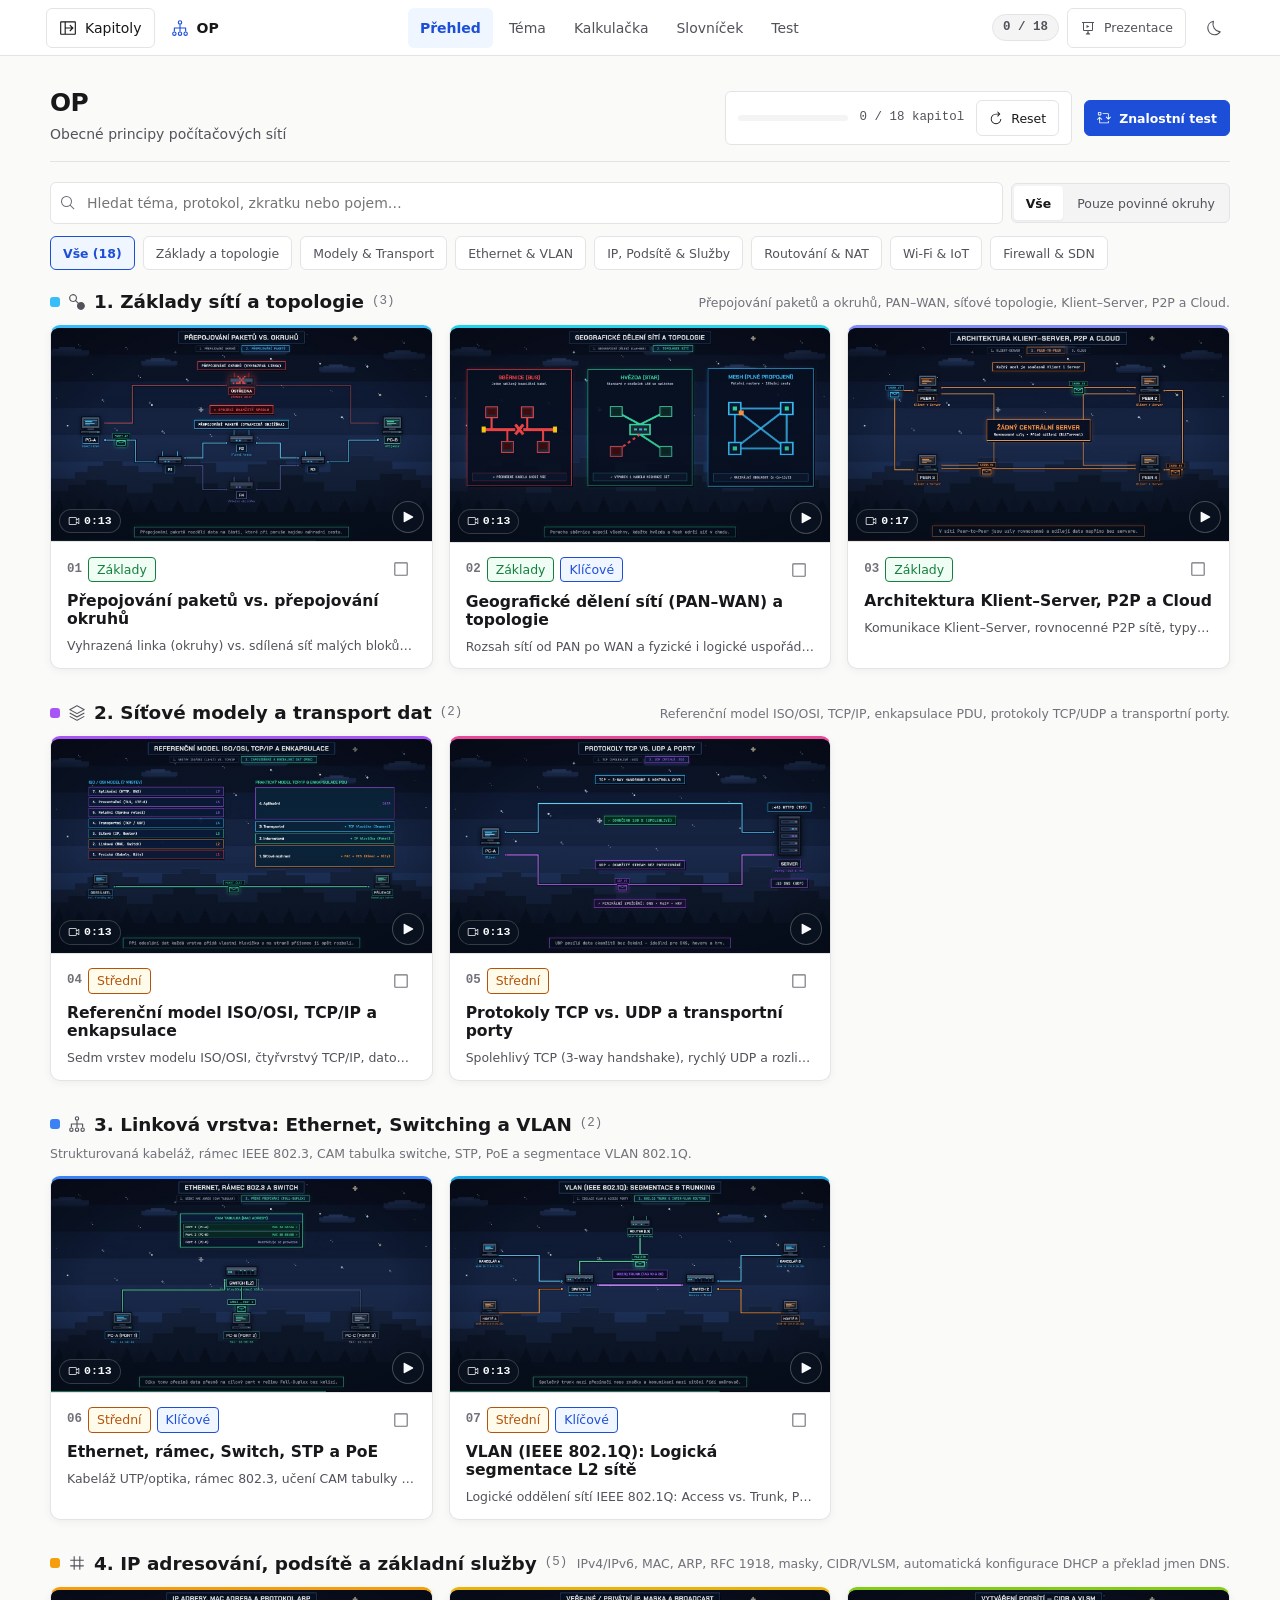
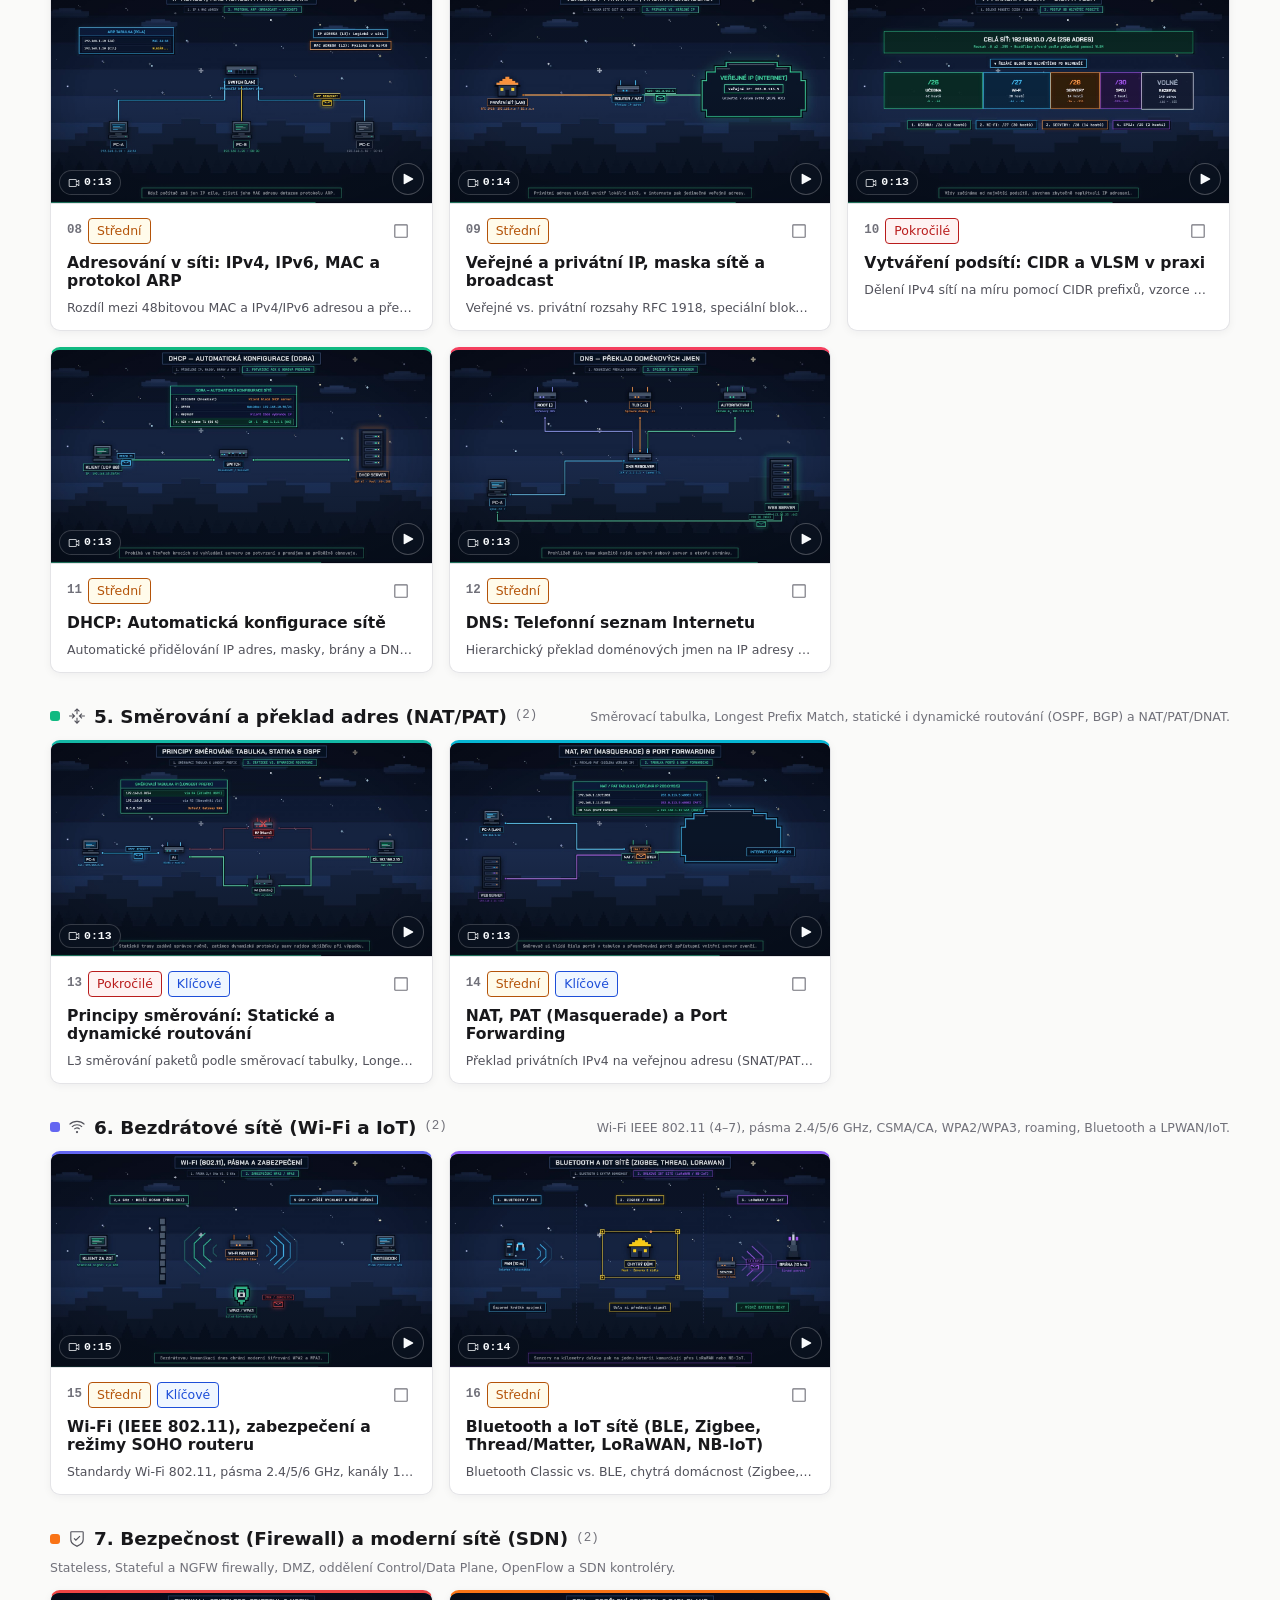
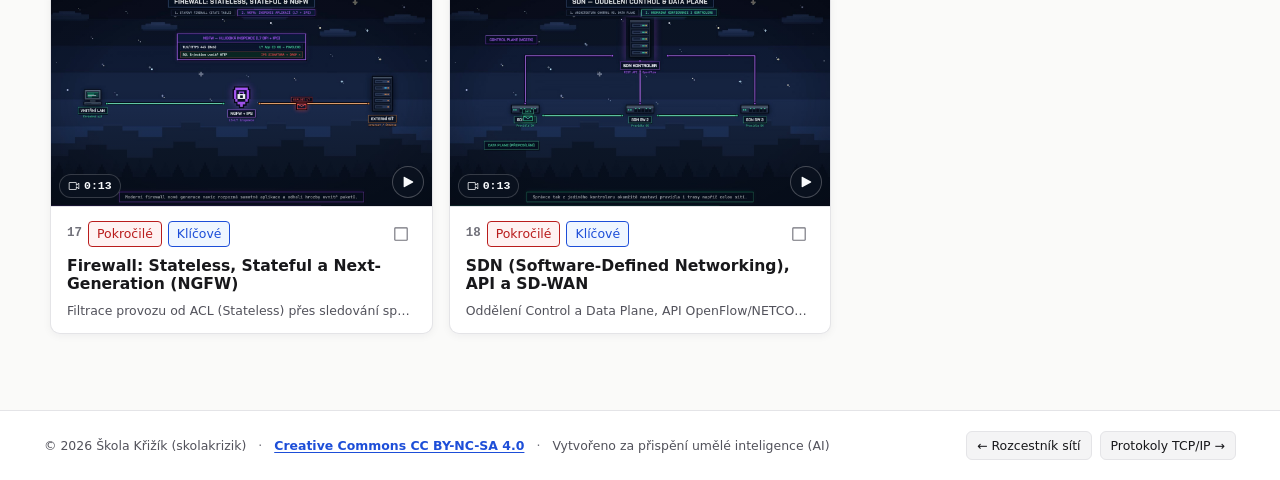
==== commit fa23e2e0: "Production polish: OP rebrand, 18 Remotion videos, CC BY-NC-SA 4.0 footer" ====
--- a/op4-basics/index.html
+++ b/op4-basics/index.html
@@ -2,210 +2,11 @@
 <html lang="cs">
 <head>
   <meta charset="UTF-8" />
-  <meta name="viewport" content="width=device-width, initial-scale=1.0" />
-  <title>OP4 basics • Obecné principy počítačových sítí</title>
-  <meta name="description" content="Přehledný výukový dashboard pro obecné principy počítačových sítí: topologie, Ethernet, VLAN, routování, NAT/PAT, firewall, SDN a Wi-Fi." />
-  <script>
-    (function () {
-      try {
-        var savedTheme = window.localStorage.getItem('op4_theme');
-        if (savedTheme === 'dark') {
-          document.documentElement.setAttribute('data-theme', 'dark');
-        }
-        var rawPrefs = window.localStorage.getItem('op4_prefs');
-        if (rawPrefs) {
-          var prefs = JSON.parse(rawPrefs);
-          if (prefs && prefs.presentationMode === true) {
-            document.documentElement.setAttribute('data-presentation', 'true');
-          }
-        }
-      } catch (e) {
-        /* localStorage může být v některých sandbox režimech nedostupný */
-      }
-    })();
-  </script>
-  <link rel="stylesheet" href="css/styles.css" />
+  <meta http-equiv="refresh" content="0; url=../op/" />
+  <title>Přesměrování na OP</title>
+  <script>window.location.replace('../op/' + (window.location.hash || ''));</script>
 </head>
 <body>
-  <a href="#view-root" class="skip-link">Přeskočit na obsah</a>
-
-  <header class="topbar" role="banner">
-    <div class="topbar-inner">
-      <div class="topbar-left">
-        <button
-          type="button"
-          id="drawer-toggle"
-          class="btn-drawer-toggle"
-          aria-expanded="false"
-          aria-controls="topic-drawer"
-          aria-label="Otevřít seznam kapitol"
-        >
-          <span id="drawer-toggle-icon" class="icon-slot" aria-hidden="true"></span>
-          <span>Kapitoly</span>
-        </button>
-
-        <button type="button" class="brand-btn" data-nav="dashboard" aria-label="Přejít na přehled kapitol">
-          <span id="brand-icon-slot" class="brand-icon" aria-hidden="true"></span>
-          <span class="brand-title">OP4 basics</span>
-        </button>
-      </div>
-
-      <nav class="main-nav" aria-label="Hlavní navigace">
-        <button type="button" class="nav-link is-active" data-nav="dashboard">Přehled</button>
-        <button type="button" class="nav-link" data-nav="topic">Téma</button>
-        <button type="button" class="nav-link" data-nav="calc">Kalkulačka</button>
-        <button type="button" class="nav-link" data-nav="glossary">Slovníček</button>
-        <button type="button" class="nav-link" data-nav="test">Test</button>
-      </nav>
-
-      <div class="topbar-right">
-        <span id="topbar-progress" class="topbar-progress-pill" aria-label="Celkový postup">0 / 18</span>
-        <button
-          type="button"
-          id="presentation-toggle"
-          class="btn-presentation-toggle"
-          aria-pressed="false"
-          aria-label="Přepnout prezentační režim"
-          title="Přepnout prezentační / široký režim"
-        >
-          <span id="presentation-icon" class="icon-slot" aria-hidden="true"></span>
-          <span class="btn-presentation-label">Prezentace</span>
-        </button>
-        <button
-          type="button"
-          id="theme-toggle"
-          class="icon-btn"
-          aria-pressed="false"
-          aria-label="Přepnout barevný režim"
-          title="Přepnout světlý / tmavý režim"
-        >
-          <span id="theme-icon" class="icon-slot" aria-hidden="true"></span>
-        </button>
-      </div>
-    </div>
-  </header>
-
-  <aside id="topic-drawer" class="topic-drawer" aria-label="Seznam témat" hidden>
-    <div class="drawer-head">
-      <div>
-        <div class="drawer-title">Témata OP4 basics</div>
-        <div id="drawer-progress-text" class="drawer-sub">0 z 18 kapitol splněno</div>
-      </div>
-      <button type="button" id="drawer-close" class="icon-btn" aria-label="Zavřít seznam témat">
-        <span id="drawer-close-icon" class="icon-slot" aria-hidden="true"></span>
-      </button>
-    </div>
-
-    <div class="drawer-search">
-      <span id="drawer-search-icon" class="drawer-search-icon" aria-hidden="true"></span>
-      <input
-        type="search"
-        id="drawer-search-input"
-        class="input drawer-search-input"
-        placeholder="Najít téma…"
-        aria-label="Najít téma v přehledu"
-      />
-      <button
-        type="button"
-        id="drawer-search-clear"
-        class="drawer-search-clear"
-        aria-label="Vymazat hledání"
-        hidden
-      >
-        <span id="drawer-search-clear-icon" class="icon-slot" aria-hidden="true"></span>
-      </button>
-    </div>
-
-    <div id="drawer-tree" class="drawer-tree" role="navigation" aria-label="Kapitoly podle okruhů"></div>
-  </aside>
-
-  <div id="drawer-overlay" class="drawer-overlay" hidden></div>
-
-  <main id="view-root" class="page-main" tabindex="-1">
-    <div class="state-box" role="status" aria-live="polite">
-      <h1>Načítání…</h1>
-      <p class="muted">OP4 basics — Připravuji přehled obecných principů počítačových sítí.</p>
-    </div>
-    <noscript>
-      <div class="state-box">
-        <h2>Vyžadován JavaScript</h2>
-        <p>Pro interaktivní ukázky, trenažéry a kvízy prosím povolte JavaScript v prohlížeči.</p>
-      </div>
-    </noscript>
-  </main>
-
-  <footer class="site-footer" role="contentinfo">
-    <div class="site-footer-inner">
-      <div class="site-footer-meta">
-        <span class="site-footer-badge">VOŠ a SPŠE Františka Křižíka</span>
-        <span>Výukový materiál pro počítačové sítě</span>
-        <span class="site-footer-sep" aria-hidden="true">·</span>
-        <span>Licence <a class="site-footer-link" href="https://creativecommons.org/licenses/by/4.0/deed.cs" target="_blank" rel="noopener noreferrer">Creative Commons CC BY 4.0</a> (volné užití, sdílení i úpravy s uvedením původu)</span>
-        <span class="site-footer-sep" aria-hidden="true">·</span>
-        <span>Vytvořeno s využitím nástrojů AI (texty, simulace i syntetický hlasový komentář)</span>
-      </div>
-      <nav id="portal-footer-nav" class="site-footer-portal-nav" aria-label="Přepnutí kurzu" hidden>
-        <a class="site-footer-nav-pill" href="../">← Rozcestník sítí</a>
-        <a class="site-footer-nav-pill" href="../tcp-ip-protokoly/">Protokoly TCP/IP →</a>
-      </nav>
-    </div>
-    <script>
-      (function () {
-        var p = window.location.pathname || '';
-        var nav = document.getElementById('portal-footer-nav');
-        if (nav && (p.indexOf('/op4-basics/') !== -1 || p.indexOf('/tcp-ip-protokoly/') !== -1)) {
-          nav.hidden = false;
-        }
-      })();
-    </script>
-  </footer>
-
-  <nav class="mobile-bottom-nav" aria-label="Mobilní navigace">
-    <button type="button" class="mobile-nav-btn is-active" data-nav="dashboard">
-      <span class="mobile-nav-icon" data-mobile-icon="table-of-contents" aria-hidden="true"></span>
-      <span>Přehled</span>
-    </button>
-    <button type="button" class="mobile-nav-btn" data-nav="topic">
-      <span class="mobile-nav-icon" data-mobile-icon="education" aria-hidden="true"></span>
-      <span>Téma</span>
-    </button>
-    <button type="button" class="mobile-nav-btn" data-nav="calc">
-      <span class="mobile-nav-icon" data-mobile-icon="calculator--check" aria-hidden="true"></span>
-      <span>CIDR</span>
-    </button>
-    <button type="button" class="mobile-nav-btn" data-nav="glossary">
-      <span class="mobile-nav-icon" data-mobile-icon="data-dictionary" aria-hidden="true"></span>
-      <span>Slovníček</span>
-    </button>
-    <button type="button" class="mobile-nav-btn" data-nav="test">
-      <span class="mobile-nav-icon" data-mobile-icon="exam-mode" aria-hidden="true"></span>
-      <span>Test</span>
-    </button>
-  </nav>
-
-  <div id="app-modal" class="modal-backdrop" hidden role="dialog" aria-modal="true" aria-labelledby="modal-title">
-    <div class="modal-dialog" role="document">
-      <div class="modal-header">
-        <div>
-          <div id="modal-badge" class="modal-kicker">Slovníček</div>
-          <h2 id="modal-title" class="modal-title">Pojem</h2>
-        </div>
-        <button type="button" id="modal-close" class="icon-btn" aria-label="Zavřít okno">
-          <span id="modal-close-icon" class="icon-slot" aria-hidden="true"></span>
-        </button>
-      </div>
-      <div id="modal-body" class="modal-body"></div>
-      <div id="modal-footer" class="modal-footer"></div>
-    </div>
-  </div>
-
-  <div id="toast-region" class="toast-region" aria-live="polite" aria-atomic="true"></div>
-
-  <script src="js/carbon-icons.js"></script>
-  <script src="js/data-part1.js"></script>
-  <script src="js/data-part2.js"></script>
-  <script src="js/data.js"></script>
-  <script src="js/visuals.js"></script>
-  <script src="js/app.js"></script>
+  <p>Kurz byl přesunut na <a href="../op/">OP • Principy počítačových sítí</a>.</p>
 </body>
 </html>
